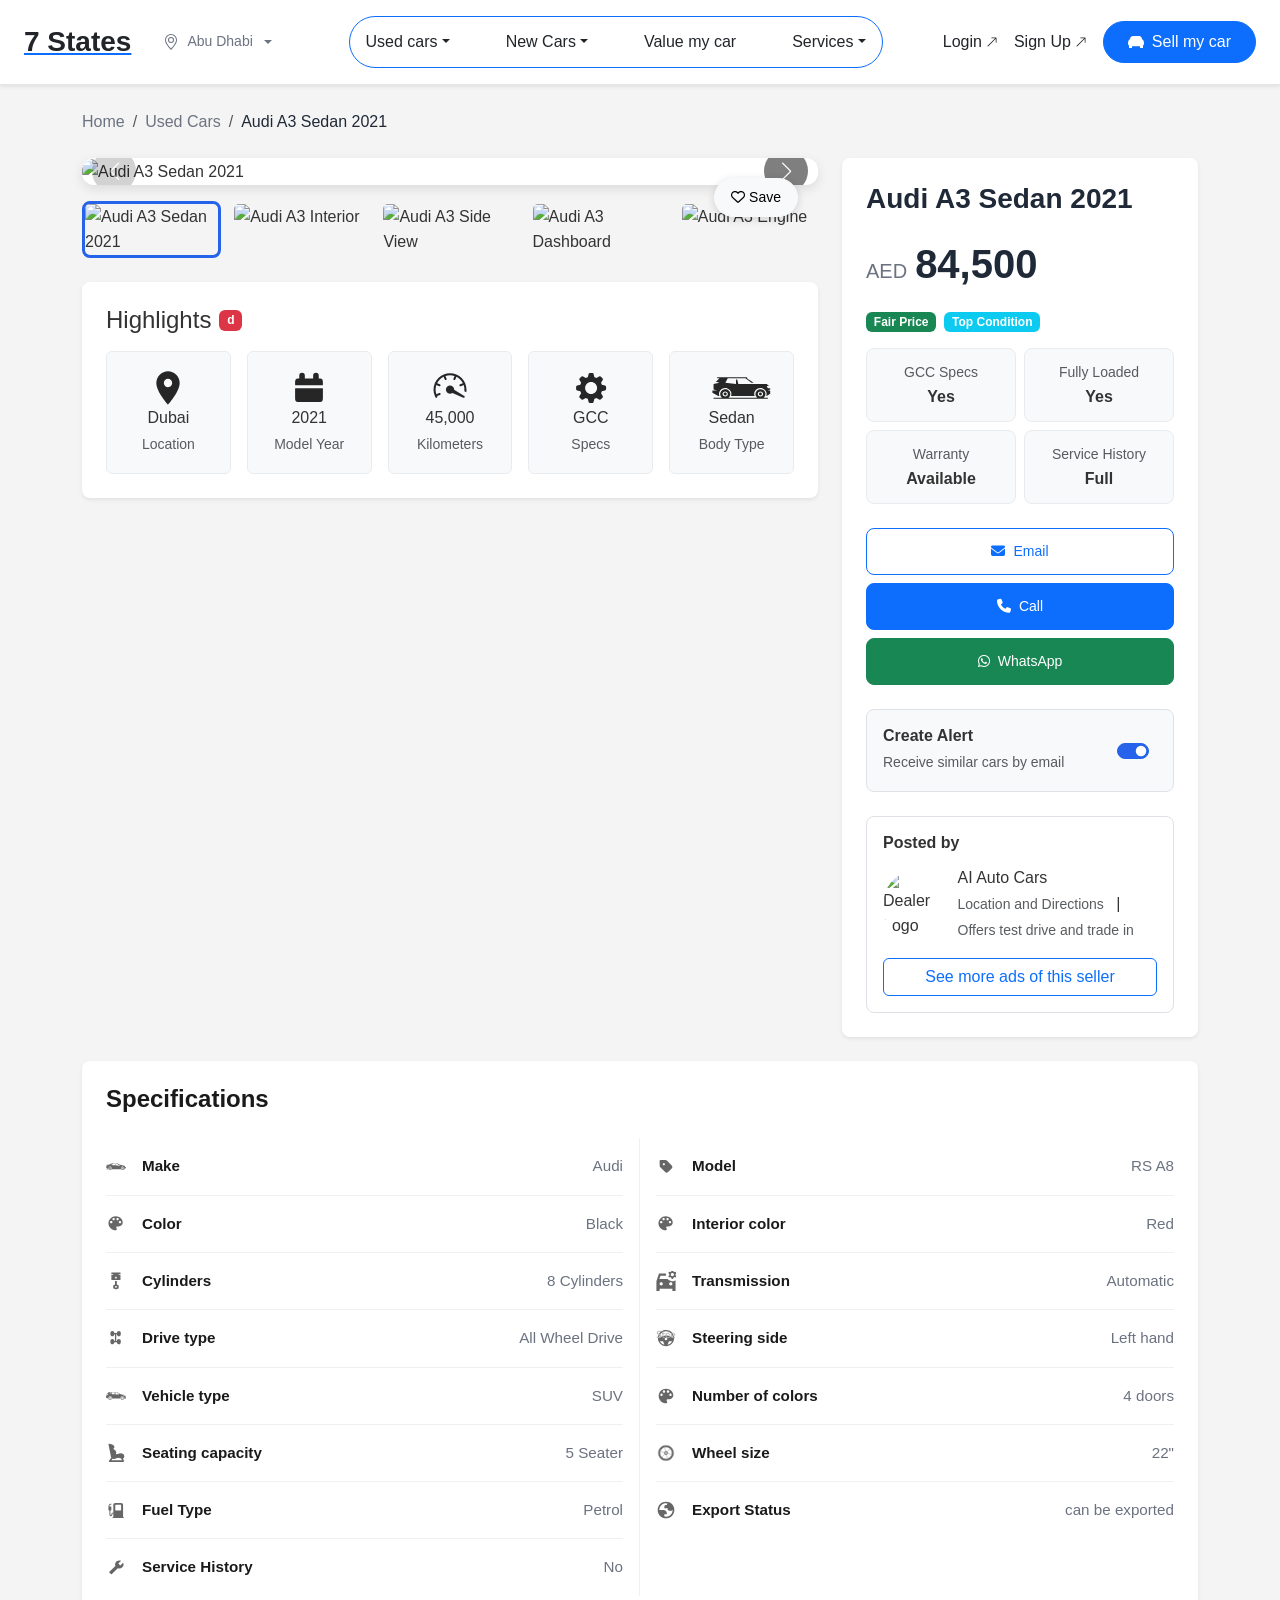
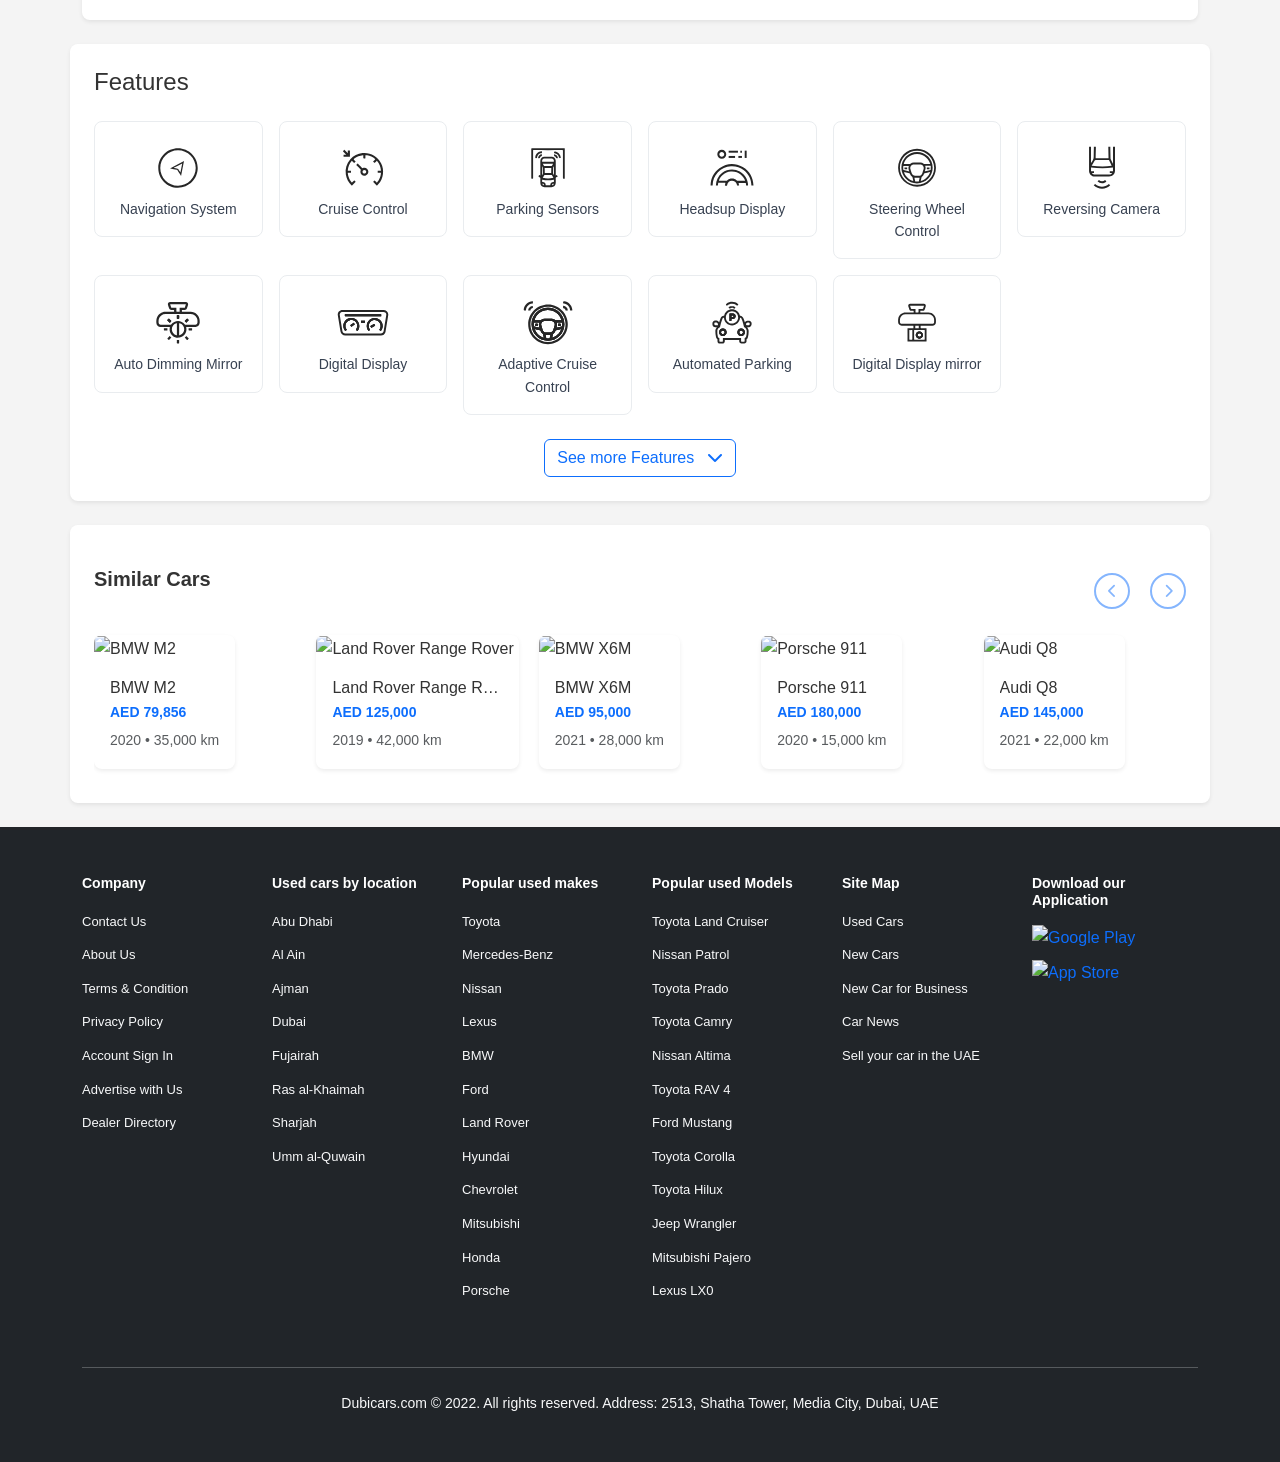
==== car-details/car-details.html @ 36f77a19 "new" ====
<!DOCTYPE html>
<html lang="en">
  <head>
    <meta charset="UTF-8" />
    <meta name="viewport" content="width=device-width, initial-scale=1.0" />
    <title>Audi A3 Sedan 2021 - Car Details | 7 States</title>
    <link
      href="https://cdn.jsdelivr.net/npm/bootstrap@5.3.1/dist/css/bootstrap.min.css"
      rel="stylesheet"
    />
    <!-- Font Awesome -->
    <link
      rel="stylesheet"
      href="https://cdnjs.cloudflare.com/ajax/libs/font-awesome/6.4.0/css/all.min.css"
    />
    <!-- Swiper CSS -->
    <link
      rel="stylesheet"
      href="https://cdn.jsdelivr.net/npm/swiper@11/swiper-bundle.min.css"
    />
    <link rel="stylesheet" href="index.css" />
  </head>
  <body style="background-color: #f4f4f4">
    <!-- Header -->
    <header class="bg-white shadow-sm">
      <div class="container-fluid px-4 py-3">
        <div class="d-flex align-items-center justify-content-between">
          <!-- Section 1: Logo + Location (Left) -->
          <div class="d-flex align-items-center gap-3">
            <a href="../home/index.html">
              <h2 class="mb-0 fw-bold text-dark">7 States</h2>
            </a>
            <div class="dropdown d-none d-md-block">
              <button
                class="btn btn-outline-secondary dropdown-toggle d-flex align-items-center gap-2"
                type="button"
                data-bs-toggle="dropdown"
              >
                <svg
                  width="16"
                  height="16"
                  fill="currentColor"
                  class="bi bi-geo-alt"
                  viewBox="0 0 16 16"
                >
                  <path
                    d="m12.166 8.94c-.524 1.062-1.234 2.12-1.96 3.07A31.493 31.493 0 0 1 8 14.58a31.481 31.481 0 0 1-2.206-2.57c-.726-.95-1.436-2.008-1.96-3.07C3.304 7.867 3 6.862 3 6a5 5 0 0 1 10 0c0 .862-.305 1.867-.834 2.94zM8 16s6-5.686 6-10A6 6 0 0 0 2 6c0 4.314 6 10 6 10z"
                  />
                  <path
                    d="M8 8a2 2 0 1 1 0-4 2 2 0 0 1 0 4zm0 1a3 3 0 1 0 0-6 3 3 0 0 0 0 6z"
                  />
                </svg>
                Abu Dhabi
              </button>
              <ul class="dropdown-menu">
                <li><a class="dropdown-item" href="#">Abu Dhabi</a></li>
                <li><a class="dropdown-item" href="#">Dubai</a></li>
                <li><a class="dropdown-item" href="#">Sharjah</a></li>
                <li><a class="dropdown-item" href="#">Al Ain</a></li>
                <li><a class="dropdown-item" href="#">Ajman</a></li>
              </ul>
            </div>
          </div>

          <!-- Section 2: Navigation Menu (Center) -->
          <nav class="d-none d-lg-flex border border-primary rounded-pill">
            <ul class="navbar-nav d-flex flex-row gap-4">
              <li class="nav-item dropdown">
                <a
                  class="nav-link dropdown-toggle text-dark fw-medium"
                  href="#"
                  data-bs-toggle="dropdown"
                  >Used cars</a
                >
                <div class="dropdown-menu mega-dropdown p-4">
                  <div class="row">
                    <!-- Used car by Location -->
                    <div class="col-md-3">
                      <h6 class="dropdown-header fw-bold">
                        Used car by Location
                      </h6>
                      <a
                        class="dropdown-item"
                        href="../used-cars/index.html?filter=location&value=uae"
                        >UAE</a
                      >
                      <a
                        class="dropdown-item"
                        href="../used-cars/index.html?filter=location&value=abu-dhabi"
                        >Abu Dhabi</a
                      >
                      <a
                        class="dropdown-item"
                        href="../used-cars/index.html?filter=location&value=al-ain"
                        >Al Ain</a
                      >
                      <a
                        class="dropdown-item"
                        href="../used-cars/index.html?filter=location&value=ajman"
                        >Ajman</a
                      >
                      <a
                        class="dropdown-item"
                        href="../used-cars/index.html?filter=location&value=dubai"
                        >Dubai</a
                      >
                      <a
                        class="dropdown-item"
                        href="../used-cars/index.html?filter=location&value=fujairah"
                        >Fujairah</a
                      >
                      <a
                        class="dropdown-item"
                        href="../used-cars/index.html?filter=location&value=ras-al-khaimah"
                        >Ras al-Khaimah</a
                      >
                      <a
                        class="dropdown-item"
                        href="../used-cars/index.html?filter=location&value=sharjah"
                        >Sharjah</a
                      >
                      <a
                        class="dropdown-item"
                        href="../used-cars/index.html?filter=location&value=umm-al-quwain"
                        >Umm al-Quwain</a
                      >
                    </div>

                    <!-- Used car by Makes -->
                    <div class="col-md-3">
                      <h6 class="dropdown-header fw-bold">Used car by Makes</h6>
                      <a
                        class="dropdown-item"
                        href="../used-cars/index.html?filter=make&value=toyota"
                        >Toyota</a
                      >
                      <a
                        class="dropdown-item"
                        href="../used-cars/index.html?filter=make&value=mercedes-benz"
                        >Mercedes-Benz</a
                      >
                      <a
                        class="dropdown-item"
                        href="../used-cars/index.html?filter=make&value=nissan"
                        >Nissan</a
                      >
                      <a
                        class="dropdown-item"
                        href="../used-cars/index.html?filter=make&value=lexus"
                        >Lexus</a
                      >
                      <a
                        class="dropdown-item"
                        href="../used-cars/index.html?filter=make&value=bmw"
                        >BMW</a
                      >
                      <a
                        class="dropdown-item"
                        href="../used-cars/index.html?filter=make&value=ford"
                        >Ford</a
                      >
                      <a
                        class="dropdown-item"
                        href="../used-cars/index.html?filter=make&value=land-rover"
                        >Land Rover</a
                      >
                      <a
                        class="dropdown-item"
                        href="../used-cars/index.html?filter=make&value=hyundai"
                        >Hyundai</a
                      >
                      <a
                        class="dropdown-item"
                        href="../used-cars/index.html?filter=make&value=chevrolet"
                        >Chevrolet</a
                      >
                    </div>

                    <!-- Used car by Models -->
                    <div class="col-md-3">
                      <h6 class="dropdown-header fw-bold">
                        Used car by Models
                      </h6>
                      <a
                        class="dropdown-item"
                        href="../used-cars/index.html?filter=model&value=toyota-land-cruiser"
                        >Toyota Land Cruiser</a
                      >
                      <a
                        class="dropdown-item"
                        href="../used-cars/index.html?filter=model&value=nissan-patrol"
                        >Nissan Patrol</a
                      >
                      <a
                        class="dropdown-item"
                        href="../used-cars/index.html?filter=model&value=toyota-prado"
                        >Toyota Prado</a
                      >
                      <a
                        class="dropdown-item"
                        href="../used-cars/index.html?filter=model&value=toyota-camry"
                        >Toyota Camry</a
                      >
                      <a
                        class="dropdown-item"
                        href="../used-cars/index.html?filter=model&value=nissan-altima"
                        >Nissan Altima</a
                      >
                      <a
                        class="dropdown-item"
                        href="../used-cars/index.html?filter=model&value=toyota-rav4"
                        >Toyota RAV 4</a
                      >
                      <a
                        class="dropdown-item"
                        href="../used-cars/index.html?filter=model&value=ford-mustang"
                        >Ford Mustang</a
                      >
                      <a
                        class="dropdown-item"
                        href="../used-cars/index.html?filter=model&value=toyota-corolla"
                        >Toyota Corolla</a
                      >
                      <a
                        class="dropdown-item"
                        href="../used-cars/index.html?filter=model&value=toyota-hilux"
                        >Toyota Hilux</a
                      >
                    </div>

                    <!-- Used car by Vehicle Type -->
                    <div class="col-md-3">
                      <h6 class="dropdown-header fw-bold">
                        Used car by Vehicle Type
                      </h6>
                      <a
                        class="dropdown-item"
                        href="../used-cars/index.html?filter=type&value=sedan"
                        >Sedan</a
                      >
                      <a
                        class="dropdown-item"
                        href="../used-cars/index.html?filter=type&value=suv"
                        >SUV/Crossover</a
                      >
                      <a
                        class="dropdown-item"
                        href="../used-cars/index.html?filter=type&value=hatchback"
                        >Hatchback</a
                      >
                      <a
                        class="dropdown-item"
                        href="../used-cars/index.html?filter=type&value=coupe"
                        >Coupe</a
                      >
                      <a
                        class="dropdown-item"
                        href="../used-cars/index.html?filter=type&value=convertible"
                        >Convertible</a
                      >
                      <a
                        class="dropdown-item"
                        href="../used-cars/index.html?filter=type&value=pickup"
                        >Pick up Truck</a
                      >
                      <a
                        class="dropdown-item"
                        href="../used-cars/index.html?filter=type&value=truck"
                        >Truck</a
                      >
                      <a
                        class="dropdown-item"
                        href="../used-cars/index.html?filter=type&value=van"
                        >Van</a
                      >
                      <a
                        class="dropdown-item"
                        href="../used-cars/index.html?filter=type&value=bus"
                        >Bus</a
                      >
                    </div>
                  </div>

                  <!-- Sell your car now button -->
                  <div class="row mt-4">
                    <div class="col-12 text-center">
                      <button
                        class="btn btn-primary px-4 py-2 rounded-pill"
                        onclick="window.location.href='../sell-my-car/index.html'"
                      >
                        Sell your car now
                      </button>
                    </div>
                  </div>
                </div>
              </li>
              <li class="nav-item dropdown">
                <a
                  class="nav-link dropdown-toggle text-dark fw-medium"
                  href="#"
                  data-bs-toggle="dropdown"
                  >New Cars</a
                >
                <ul class="dropdown-menu">
                  <li><a class="dropdown-item" href="#">Browse New Cars</a></li>
                  <li><a class="dropdown-item" href="#">Compare Cars</a></li>
                </ul>
              </li>
              <li class="nav-item">
                <a
                  class="nav-link text-dark fw-medium"
                  href="../value-my-car/index.html"
                  >Value my car</a
                >
              </li>
              <li class="nav-item dropdown">
                <a
                  class="nav-link dropdown-toggle text-dark fw-medium"
                  href="#"
                  data-bs-toggle="dropdown"
                  >Services</a
                >
                <ul class="dropdown-menu">
                  <li><a class="dropdown-item" href="#">Car Services</a></li>
                  <li><a class="dropdown-item" href="#">Insurance</a></li>
                  <li><a class="dropdown-item" href="#">Finance</a></li>
                </ul>
              </li>
            </ul>
          </nav>

          <!-- Section 3: Auth + Sell Button (Right) -->
          <div class="d-flex align-items-center gap-3">
            <!-- Desktop Auth Links -->
            <div class="d-none d-lg-flex align-items-center gap-3">
              <a
                href="../login/index.html"
                class="text-decoration-none text-dark fw-medium d-flex align-items-center gap-1"
              >
                Login
                <svg
                  width="12"
                  height="12"
                  fill="currentColor"
                  class="bi bi-arrow-up-right"
                  viewBox="0 0 16 16"
                >
                  <path
                    fill-rule="evenodd"
                    d="M14 2.5a.5.5 0 0 0-.5-.5h-6a.5.5 0 0 0 0 1h4.793L2.146 13.146a.5.5 0 0 0 .708.708L13 3.707V8.5a.5.5 0 0 0 1 0v-6z"
                  />
                </svg>
              </a>
              <a
                href="../signup/index.html"
                class="text-decoration-none text-dark fw-medium d-flex align-items-center gap-1"
              >
                Sign Up
                <svg
                  width="12"
                  height="12"
                  fill="currentColor"
                  class="bi bi-arrow-up-right"
                  viewBox="0 0 16 16"
                >
                  <path
                    fill-rule="evenodd"
                    d="M14 2.5a.5.5 0 0 0-.5-.5h-6a.5.5 0 0 0 0 1h4.793L2.146 13.146a.5.5 0 0 0 .708.708L13 3.707V8.5a.5.5 0 0 0 1 0v-6z"
                  />
                </svg>
              </a>
            </div>

            <!-- Sell My Car Button -->
            <button
              class="btn btn-primary d-flex align-items-center gap-2 px-4 py-2 rounded-pill"
              onclick="window.location.href='../sell-my-car/index.html'"
            >
              <svg
                width="16"
                height="16"
                fill="currentColor"
                class="bi bi-car-front"
                viewBox="0 0 16 16"
              >
                <path
                  d="M4 9a1 1 0 1 1-2 0 1 1 0 0 1 2 0Zm10 0a1 1 0 1 1-2 0 1 1 0 0 1 2 0ZM6 8a1 1 0 0 0 0 2h4a1 1 0 1 0 0-2H6ZM4.862 4.276 3.906 6.19a.51.51 0 0 0 .497.731c.91-.073 2.35-.17 3.597-.17 1.247 0 2.688.097 3.597.17a.51.51 0 0 0 .497-.731l-.956-1.913A.5.5 0 0 0 10.691 4H5.309a.5.5 0 0 0-.447.276Z"
                />
                <path
                  d="M2.52 3.515A2.5 2.5 0 0 1 4.82 2h6.362c1 0 1.904.596 2.298 1.515l.792 1.848c.075.175.21.319.38.404.5.25.855.715.965 1.262l.335 1.679c.033.161.049.325.049.49v.413c0 .814-.39 1.543-1 1.997V13.5a.5.5 0 0 1-.5.5h-2a.5.5 0 0 1-.5-.5v-1.338c-1.292.048-2.745.088-4 .088s-2.708-.04-4-.088V13.5a.5.5 0 0 1-.5.5h-2a.5.5 0 0 1-.5-.5v-1.892c-.61-.454-1-1.183-1-1.997v-.413a2.5 2.5 0 0 1 .049-.49l.335-1.68c.11-.546.465-1.012.964-1.261a.807.807 0 0 0 .381-.404l.792-1.848Z"
                />
              </svg>
              Sell my car
            </button>

            <!-- Mobile Menu Toggle -->
            <button
              class="btn btn-outline-secondary d-lg-none"
              type="button"
              data-bs-toggle="offcanvas"
              data-bs-target="#mobileMenu"
            >
              <svg
                width="20"
                height="20"
                fill="currentColor"
                class="bi bi-list"
                viewBox="0 0 16 16"
              >
                <path
                  fill-rule="evenodd"
                  d="M2.5 12a.5.5 0 0 1 .5-.5h10a.5.5 0 0 1 0 1H3a.5.5 0 0 1-.5-.5zm0-4a.5.5 0 0 1 .5-.5h10a.5.5 0 0 1 0 1H3a.5.5 0 0 1-.5-.5zm0-4a.5.5 0 0 1 .5-.5h10a.5.5 0 0 1 0 1H3a.5.5 0 0 1-.5-.5z"
                />
              </svg>
            </button>
          </div>
        </div>
      </div>
    </header>

    <!-- Mobile Offcanvas Menu -->
    <div class="offcanvas offcanvas-end" tabindex="-1" id="mobileMenu">
      <div class="offcanvas-header">
        <h5 class="offcanvas-title">Menu</h5>
        <button
          type="button"
          class="btn-close"
          data-bs-dismiss="offcanvas"
        ></button>
      </div>
      <div class="offcanvas-body">
        <!-- Location Selection for Mobile -->
        <div class="mb-4">
          <h6 class="fw-semibold mb-2 text-muted">Location</h6>
          <div class="dropdown w-100">
            <button
              class="btn btn-outline-secondary dropdown-toggle w-100 d-flex align-items-center justify-content-between"
              type="button"
              data-bs-toggle="dropdown"
            >
              <span class="d-flex align-items-center gap-2">
                <svg
                  width="16"
                  height="16"
                  fill="currentColor"
                  class="bi bi-geo-alt"
                  viewBox="0 0 16 16"
                >
                  <path
                    d="m12.166 8.94c-.524 1.062-1.234 2.12-1.96 3.07A31.493 31.493 0 0 1 8 14.58a31.481 31.481 0 0 1-2.206-2.57c-.726-.95-1.436-2.008-1.96-3.07C3.304 7.867 3 6.862 3 6a5 5 0 0 1 10 0c0 .862-.305 1.867-.834 2.94zM8 16s6-5.686 6-10A6 6 0 0 0 2 6c0 4.314 6 10 6 10z"
                  />
                  <path
                    d="M8 8a2 2 0 1 1 0-4 2 2 0 0 1 0 4zm0 1a3 3 0 1 0 0-6 3 3 0 0 0 0 6z"
                  />
                </svg>
                Abu Dhabi
              </span>
            </button>
            <ul class="dropdown-menu w-100">
              <li><a class="dropdown-item" href="#">Abu Dhabi</a></li>
              <li><a class="dropdown-item" href="#">Dubai</a></li>
              <li><a class="dropdown-item" href="#">Sharjah</a></li>
              <li><a class="dropdown-item" href="#">Al Ain</a></li>
              <li><a class="dropdown-item" href="#">Ajman</a></li>
            </ul>
          </div>
        </div>

        <!-- Mobile Navigation Links -->
        <nav class="mb-4">
          <ul class="list-unstyled">
            <li class="mb-2">
              <a
                href="../used-cars/index.html"
                class="text-decoration-none text-dark fw-medium"
              >
                Used cars
              </a>
            </li>
            <li class="mb-2">
              <a href="#" class="text-decoration-none text-dark fw-medium">
                New Cars
              </a>
            </li>
            <li class="mb-2">
              <a
                href="../value-my-car/index.html"
                class="text-decoration-none text-dark fw-medium"
              >
                Value my car
              </a>
            </li>
            <li class="mb-2">
              <a href="#" class="text-decoration-none text-dark fw-medium">
                Services
              </a>
            </li>
          </ul>
        </nav>

        <!-- Mobile Auth Links -->
        <div class="d-flex flex-column gap-2">
          <a href="../login/index.html" class="btn btn-outline-primary">Login</a>
          <a href="../signup/index.html" class="btn btn-outline-secondary">Sign Up</a>
        </div>
      </div>
    </div>

    <!-- Main Content -->
    <main class="py-4">
      <div class="container">
        <!-- Breadcrumb -->
        <nav aria-label="breadcrumb" class="mb-4">
          <ol class="breadcrumb">
            <li class="breadcrumb-item">
              <a href="../home/index.html" class="text-decoration-none">Home</a>
            </li>
            <li class="breadcrumb-item">
              <a href="../used-cars/index.html" class="text-decoration-none"
                >Used Cars</a
              >
            </li>
            <li class="breadcrumb-item active" aria-current="page">
              Audi A3 Sedan 2021
            </li>
          </ol>
        </nav>

        <!-- Main Car Details Section -->
        <div class="row">
          <!-- Left Column: Car Images -->
          <div class="col-lg-8">
            <!-- Main Image Carousel -->
            <div class="position-relative mb-3">
              <div class="swiper main-carousel">
                <div class="swiper-wrapper">
                  <div class="swiper-slide">
                    <img
                      src="https://images.unsplash.com/photo-1606664515524-ed2f786a0bd6?ixlib=rb-4.0.3&ixid=M3wxMjA3fDB8MHxwaG90by1wYWdlfHx8fGVufDB8fHx8fA%3D%3D&auto=format&fit=crop&w=1000&q=80"
                      alt="Audi A3 Sedan 2021"
                      class="main-car-image"
                    />
                  </div>
                  <div class="swiper-slide">
                    <img
                      src="https://images.unsplash.com/photo-1544636331-e26879cd4d9b?ixlib=rb-4.0.3&ixid=M3wxMjA3fDB8MHxwaG90by1wYWdlfHx8fGVufDB8fHx8fA%3D%3D&auto=format&fit=crop&w=1000&q=80"
                      alt="Audi A3 Interior"
                      class="main-car-image"
                    />
                  </div>
                  <div class="swiper-slide">
                    <img
                      src="https://images.unsplash.com/photo-1549317661-bd32c8ce0db2?ixlib=rb-4.0.3&ixid=M3wxMjA3fDB8MHxwaG90by1wYWdlfHx8fGVufDB8fHx8fA%3D%3D&auto=format&fit=crop&w=1000&q=80"
                      alt="Audi A3 Side View"
                      class="main-car-image"
                    />
                  </div>
                  <div class="swiper-slide">
                    <img
                      src="https://images.unsplash.com/photo-1552519507-da3b142c6e3d?ixlib=rb-4.0.3&ixid=M3wxMjA3fDB8MHxwaG90by1wYWdlfHx8fGVufDB8fHx8fA%3D%3D&auto=format&fit=crop&w=1000&q=80"
                      alt="Audi A3 Dashboard"
                      class="main-car-image"
                    />
                  </div>
                  <div class="swiper-slide">
                    <img
                      src="https://images.unsplash.com/photo-1503376780353-7e6692767b70?ixlib=rb-4.0.3&ixid=M3wxMjA3fDB8MHxwaG90by1wYWdlfHx8fGVufDB8fHx8fA%3D%3D&auto=format&fit=crop&w=1000&q=80"
                      alt="Audi A3 Engine"
                      class="main-car-image"
                    />
                  </div>
                </div>
                <div class="swiper-button-next"></div>
                <div class="swiper-button-prev"></div>
              </div>

              <!-- Save Button -->
              <button class="btn btn-light save-btn position-absolute">
                <i class="far fa-heart"></i> Save
              </button>
            </div>

            <!-- Thumbnail Images -->
            <div class="swiper thumbnail-carousel">
              <div class="swiper-wrapper">
                <div class="swiper-slide">
                  <img
                    src="https://images.unsplash.com/photo-1606664515524-ed2f786a0bd6?ixlib=rb-4.0.3&ixid=M3wxMjA3fDB8MHxwaG90by1wYWdlfHx8fGVufDB8fHx8fA%3D%3D&auto=format&fit=crop&w=200&q=80"
                    alt="Audi A3 Sedan 2021"
                    class="thumbnail-image active"
                  />
                </div>
                <div class="swiper-slide">
                  <img
                    src="https://images.unsplash.com/photo-1544636331-e26879cd4d9b?ixlib=rb-4.0.3&ixid=M3wxMjA3fDB8MHxwaG90by1wYWdlfHx8fGVufDB8fHx8fA%3D%3D&auto=format&fit=crop&w=200&q=80"
                    alt="Audi A3 Interior"
                    class="thumbnail-image"
                  />
                </div>
                <div class="swiper-slide">
                  <img
                    src="https://images.unsplash.com/photo-1549317661-bd32c8ce0db2?ixlib=rb-4.0.3&ixid=M3wxMjA3fDB8MHxwaG90by1wYWdlfHx8fGVufDB8fHx8fA%3D%3D&auto=format&fit=crop&w=200&q=80"
                    alt="Audi A3 Side View"
                    class="thumbnail-image"
                  />
                </div>
                <div class="swiper-slide">
                  <img
                    src="https://images.unsplash.com/photo-1552519507-da3b142c6e3d?ixlib=rb-4.0.3&ixid=M3wxMjA3fDB8MHxwaG90by1wYWdlfHx8fGVufDB8fHx8fA%3D%3D&auto=format&fit=crop&w=200&q=80"
                    alt="Audi A3 Dashboard"
                    class="thumbnail-image"
                  />
                </div>
                <div class="swiper-slide">
                  <img
                    src="https://images.unsplash.com/photo-1503376780353-7e6692767b70?ixlib=rb-4.0.3&ixid=M3wxMjA3fDB8MHxwaG90by1wYWdlfHx8fGVufDB8fHx8fA%3D%3D&auto=format&fit=crop&w=200&q=80"
                    alt="Audi A3 Engine"
                    class="thumbnail-image"
                  />
                </div>
              </div>
            </div>
            <!-- Highlights Section -->
            <div
              class="highlights-section bg-white rounded-3 p-4 shadow-sm mt-4"
            >
              <div class="d-flex align-items-center mb-3">
                <h4 class="mb-0 me-2">Highlights</h4>
                <span class="badge bg-danger">d</span>
              </div>
              <!-- row-cols-5 ensures exactly 5 items per row -->
              <div class="row row-cols-2 row-cols-md-5 g-3">
                <div class="col">
                  <div class="highlight-item text-center p-3 rounded">
                    <img
                      src="/images/7 States Icons/7 States Icons/Highlights/Dubai.svg"
                      alt=""
                    />
                    <h6 class="mb-1">Dubai</h6>
                    <small class="text-muted">Location</small>
                  </div>
                </div>
                <div class="col">
                  <div class="highlight-item text-center p-3 rounded">
                    <img
                      src="/images/7 States Icons/7 States Icons/Highlights/Model year.svg"
                      alt=""
                    />
                    <h6 class="mb-1">2021</h6>
                    <small class="text-muted">Model Year</small>
                  </div>
                </div>
                <div class="col">
                  <div class="highlight-item text-center p-3 rounded">
                    <img
                      src="/images/7 States Icons/7 States Icons/Highlights/Kilomeyters.svg"
                      alt=""
                    />
                    <h6 class="mb-1">45,000</h6>
                    <small class="text-muted">Kilometers</small>
                  </div>
                </div>
                <div class="col">
                  <div class="highlight-item text-center p-3 rounded">
                    <img
                      src="/images/7 States Icons/7 States Icons/Highlights/Specs.svg"
                      alt=""
                    />
                    <h6 class="mb-1">GCC</h6>
                    <small class="text-muted">Specs</small>
                  </div>
                </div>
                <div class="col">
                  <div class="highlight-item text-center p-3 rounded">
                    <img
                      src="/images/7 States Icons/7 States Icons/Highlights/Body Type.svg"
                      alt=""
                    />
                    <h6 class="mb-1">Sedan</h6>
                    <small class="text-muted">Body Type</small>
                  </div>
                </div>
              </div>
            </div>
          </div>

          <!-- Right Column: Car Details -->
          <div class="col-lg-4">
            <div class="car-details-card bg-white rounded-3 p-4 shadow-sm">
              <!-- Car Title -->
              <h1 class="car-title">Audi A3 Sedan 2021</h1>

              <!-- Price -->
              <div class="price-section mb-3">
                <span class="currency">AED</span>
                <span class="price">84,500</span>
              </div>

              <!-- Badges -->
              <div class="d-flex gap-2 mb-3">
                <span class="badge bg-success">Fair Price</span>
                <span class="badge bg-info">Top Condition</span>
              </div>

              <!-- Quick Info Tags -->
              <div class="row g-2 mb-4">
                <div class="col-6">
                  <div class="info-tag">
                    <small class="text-muted d-block">GCC Specs</small>
                    <strong>Yes</strong>
                  </div>
                </div>
                <div class="col-6">
                  <div class="info-tag">
                    <small class="text-muted d-block">Fully Loaded</small>
                    <strong>Yes</strong>
                  </div>
                </div>
                <div class="col-6">
                  <div class="info-tag">
                    <small class="text-muted d-block">Warranty</small>
                    <strong>Available</strong>
                  </div>
                </div>
                <div class="col-6">
                  <div class="info-tag">
                    <small class="text-muted d-block">Service History</small>
                    <strong>Full</strong>
                  </div>
                </div>
              </div>

              <!-- Action Buttons -->
              <div class="action-buttons d-grid gap-2 mb-4">
                <button class="btn btn-outline-primary">
                  <i class="fas fa-envelope me-2"></i>Email
                </button>
                <button class="btn btn-primary">
                  <i class="fas fa-phone me-2"></i>Call
                </button>
                <button class="btn btn-success">
                  <i class="fab fa-whatsapp me-2"></i>WhatsApp
                </button>
              </div>

              <!-- Create Alert -->
              <div
                class="create-alert-section mb-4 border rounded-3 p-3 d-flex justify-content-between align-items-center"
              >
                <div>
                  <h6 class="fw-bold mb-1">Create Alert</h6>
                  <small class="text-muted"
                    >Receive similar cars by email</small
                  >
                </div>
                <div class="form-check form-switch m-0">
                  <input
                    class="form-check-input"
                    type="checkbox"
                    id="createAlert"
                    checked
                  />
                </div>
              </div>

              <!-- Posted By -->
              <div class="posted-by-section border rounded-3 p-3">
                <h6 class="fw-bold mb-3">Posted by</h6>
                <div class="d-flex align-items-center mb-3">
                  <div class="dealer-logo me-3">
                    <img
                      src="https://source.unsplash.com/50x50/?car"
                      alt="Dealer Logo"
                      class="rounded-circle"
                    />
                  </div>
                  <div>
                    <h6 class="mb-1">AI Auto Cars</h6>
                    <small class="text-muted">Location and Directions</small>
                    <span class="mx-2">|</span>
                    <small class="text-muted"
                      >Offers test drive and trade in</small
                    >
                  </div>
                </div>
                <button class="btn btn-outline-primary w-100">
                  See more ads of this seller
                </button>
              </div>
            </div>
          </div>
        </div>

        <!-- Specifications Section -->
        <div class="specifications-section bg-white rounded-3 p-4 shadow-sm mt-4">
          <h4 class="mb-4 fw-bold">Specifications</h4>
          <div class="row g-0">
            <!-- Left Column -->
            <div class="col-md-6 pe-md-3">
              <!-- Make -->
              <div class="spec-item d-flex justify-content-between align-items-center py-3 border-bottom">
                <div class="d-flex align-items-center">
                  <img
                    src="/images/7 States Icons/7 States Icons/Specifications/Make.svg"
                    alt="Make"
                    class="spec-icon me-3"
                    width="20"
                    height="20"
                  />
                  <span class="text-muted">Make</span>
                </div>
                <strong class="text-dark">Audi</strong>
              </div>

              <!-- Color -->
              <div class="spec-item d-flex justify-content-between align-items-center py-3 border-bottom">
                <div class="d-flex align-items-center">
                  <img
                    src="/images/7 States Icons/7 States Icons/Specifications/Color.svg"
                    alt="Color"
                    class="spec-icon me-3"
                    width="20"
                    height="20"
                  />
                  <span class="text-muted">Color</span>
                </div>
                <strong class="text-dark">Black</strong>
              </div>

              <!-- Cylinders -->
              <div class="spec-item d-flex justify-content-between align-items-center py-3 border-bottom">
                <div class="d-flex align-items-center">
                  <img
                    src="/images/7 States Icons/7 States Icons/Specifications/Cylinders.svg"
                    alt="Cylinders"
                    class="spec-icon me-3"
                    width="20"
                    height="20"
                  />
                  <span class="text-muted">Cylinders</span>
                </div>
                <strong class="text-dark">8 Cylinders</strong>
              </div>

              <!-- Drive type -->
              <div class="spec-item d-flex justify-content-between align-items-center py-3 border-bottom">
                <div class="d-flex align-items-center">
                  <img
                    src="/images/7 States Icons/7 States Icons/Specifications/Drive type.svg"
                    alt="Drive type"
                    class="spec-icon me-3"
                    width="20"
                    height="20"
                  />
                  <span class="text-muted">Drive type</span>
                </div>
                <strong class="text-dark">All Wheel Drive</strong>
              </div>

              <!-- Vehicle type -->
              <div class="spec-item d-flex justify-content-between align-items-center py-3 border-bottom">
                <div class="d-flex align-items-center">
                  <img
                    src="/images/7 States Icons/7 States Icons/Specifications/Vehicle type.svg"
                    alt="Vehicle type"
                    class="spec-icon me-3"
                    width="20"
                    height="20"
                  />
                  <span class="text-muted">Vehicle type</span>
                </div>
                <strong class="text-dark">SUV</strong>
              </div>

              <!-- Seating capacity -->
              <div class="spec-item d-flex justify-content-between align-items-center py-3 border-bottom">
                <div class="d-flex align-items-center">
                  <img
                    src="/images/7 States Icons/7 States Icons/Specifications/Seating capacity.svg"
                    alt="Seating capacity"
                    class="spec-icon me-3"
                    width="20"
                    height="20"
                  />
                  <span class="text-muted">Seating capacity</span>
                </div>
                <strong class="text-dark">5 Seater</strong>
              </div>

              <!-- Fuel Type -->
              <div class="spec-item d-flex justify-content-between align-items-center py-3 border-bottom">
                <div class="d-flex align-items-center">
                  <img
                    src="/images/7 States Icons/7 States Icons/Specifications/Service History.svg"
                    alt="Fuel Type"
                    class="spec-icon me-3"
                    width="20"
                    height="20"
                  />
                  <span class="text-muted">Fuel Type</span>
                </div>
                <strong class="text-dark">Petrol</strong>
              </div>

              <!-- Service History -->
              <div class="spec-item d-flex justify-content-between align-items-center py-3">
                <div class="d-flex align-items-center">
                  <img
                    src="/images/7 States Icons/7 States Icons/Specifications/mdi_wrench.svg"
                    alt="Service History"
                    class="spec-icon me-3"
                    width="20"
                    height="20"
                  />
                  <span class="text-muted">Service History</span>
                </div>
                <strong class="text-dark">No</strong>
              </div>
            </div>

            <!-- Right Column -->
            <div class="col-md-6 ps-md-3">
              <!-- Model -->
              <div class="spec-item d-flex justify-content-between align-items-center py-3 border-bottom">
                <div class="d-flex align-items-center">
                  <img
                    src="/images/7 States Icons/7 States Icons/Specifications/Model.svg"
                    alt="Model"
                    class="spec-icon me-3"
                    width="20"
                    height="20"
                  />
                  <span class="text-muted">Model</span>
                </div>
                <strong class="text-dark">RS A8</strong>
              </div>

              <!-- Interior color -->
              <div class="spec-item d-flex justify-content-between align-items-center py-3 border-bottom">
                <div class="d-flex align-items-center">
                  <img
                    src="/images/7 States Icons/7 States Icons/Specifications/Color.svg"
                    alt="Interior color"
                    class="spec-icon me-3"
                    width="20"
                    height="20"
                  />
                  <span class="text-muted">Interior color</span>
                </div>
                <strong class="text-dark">Red</strong>
              </div>

              <!-- Transmission -->
              <div class="spec-item d-flex justify-content-between align-items-center py-3 border-bottom">
                <div class="d-flex align-items-center">
                  <img
                    src="/images/7 States Icons/7 States Icons/Specifications/Transmission.svg"
                    alt="Transmission"
                    class="spec-icon me-3"
                    width="20"
                    height="20"
                  />
                  <span class="text-muted">Transmission</span>
                </div>
                <strong class="text-dark">Automatic</strong>
              </div>

              <!-- Steering side -->
              <div class="spec-item d-flex justify-content-between align-items-center py-3 border-bottom">
                <div class="d-flex align-items-center">
                  <img
                    src="/images/7 States Icons/7 States Icons/Specifications/Steering side.svg"
                    alt="Steering side"
                    class="spec-icon me-3"
                    width="20"
                    height="20"
                  />
                  <span class="text-muted">Steering side</span>
                </div>
                <strong class="text-dark">Left hand</strong>
              </div>

              <!-- Number of colors -->
              <div class="spec-item d-flex justify-content-between align-items-center py-3 border-bottom">
                <div class="d-flex align-items-center">
                  <img
                    src="/images/7 States Icons/7 States Icons/Specifications/No of colors.svg"
                    alt="Number of colors"
                    class="spec-icon me-3"
                    width="20"
                    height="20"
                  />
                  <span class="text-muted">Number of colors</span>
                </div>
                <strong class="text-dark">4 doors</strong>
              </div>

              <!-- Wheel size -->
              <div class="spec-item d-flex justify-content-between align-items-center py-3 border-bottom">
                <div class="d-flex align-items-center">
                  <img
                    src="/images/7 States Icons/7 States Icons/Specifications/Wheel size.svg"
                    alt="Wheel size"
                    class="spec-icon me-3"
                    width="20"
                    height="20"
                  />
                  <span class="text-muted">Wheel size</span>
                </div>
                <strong class="text-dark">22"</strong>
              </div>

              <!-- Export Status -->
              <div class="spec-item d-flex justify-content-between align-items-center py-3">
                <div class="d-flex align-items-center">
                  <img
                    src="/images/7 States Icons/7 States Icons/Specifications/Export Status.svg"
                    alt="Export Status"
                    class="spec-icon me-3"
                    width="20"
                    height="20"
                  />
                  <span class="text-muted">Export Status</span>
                </div>
                <strong class="text-dark">can be exported</strong>
              </div>
            </div>
              
            </div>
          </div>
        </div>

        <!-- Features Section -->
        <div class="features-section bg-white rounded-3 p-4 shadow-sm mt-4 container">
          <h4 class="mb-4">Features</h4>
          <div class="row g-3">
            <div class="col-lg-2 col-md-3 col-4">
              <div class="feature-item text-center p-3">
                <img
                  src="/images/7 States Icons/7 States Icons/Features/Navigation.svg"
                  alt=""
                />
                <div class="feature-name">Navigation System</div>
              </div>
            </div>
            <div class="col-lg-2 col-md-3 col-4">
              <div class="feature-item text-center p-3">
                <img
                  src="/images/7 States Icons/7 States Icons/Features/Cruise Control.svg"
                  alt=""
                />
                <div class="feature-name">Cruise Control</div>
              </div>
            </div>
            <div class="col-lg-2 col-md-3 col-4">
              <div class="feature-item text-center p-3">
                <img
                  src="/images/7 States Icons/7 States Icons/Features/Parking Sensors.svg"
                  alt=""
                />
                <div class="feature-name">Parking Sensors</div>
              </div>
            </div>
            <div class="col-lg-2 col-md-3 col-4">
              <div class="feature-item text-center p-3">
                <img
                  src="/images/7 States Icons/7 States Icons/Features/Headsup Display.svg"
                  alt=""
                />
                <div class="feature-name">Headsup Display</div>
              </div>
            </div>
            <div class="col-lg-2 col-md-3 col-4">
              <div class="feature-item text-center p-3">
                <img
                  src="/images/7 States Icons/7 States Icons/Features/Steering Wheel Control.svg"
                  alt=""
                />
                <div class="feature-name">Steering Wheel Control</div>
              </div>
            </div>
            <div class="col-lg-2 col-md-3 col-4">
              <div class="feature-item text-center p-3">
                <img
                  src="/images/7 States Icons/7 States Icons/Features/Reversing Camera.svg"
                  alt=""
                />
                <div class="feature-name">Reversing Camera</div>
              </div>
            </div>
            <div class="col-lg-2 col-md-3 col-4">
              <div class="feature-item text-center p-3">
                <img
                  src="  /images/7 States Icons/7 States Icons/Features/Auto Dimming Mirror.svg"
                  alt=""
                />
                <div class="feature-name">Auto Dimming Mirror</div>
              </div>
            </div>
            <div class="col-lg-2 col-md-3 col-4">
              <div class="feature-item text-center p-3">
                <img
                  src="/images/7 States Icons/7 States Icons/Features/Digital Display.svg"
                  alt=""
                />
                <div class="feature-name">Digital Display</div>
              </div>
            </div>
            <div class="col-lg-2 col-md-3 col-4">
              <div class="feature-item text-center p-3">
                <img
                  src="/images/7 States Icons/7 States Icons/Features/Adaptive Cruise Control.svg"
                  alt=""
                />
                <div class="feature-name">Adaptive Cruise Control</div>
              </div>
            </div>
            <div class="col-lg-2 col-md-3 col-4">
              <div class="feature-item text-center p-3 text-muted">
                <img
                  src="/images/7 States Icons/7 States Icons/Features/Automated Parking.svg"
                  alt=""
                />
                <div class="feature-name">Automated Parking</div>
              </div>
            </div>
            <div class="col-lg-2 col-md-3 col-4">
              <div class="feature-item text-center p-3 text-muted">
                <img
                  src="/images/7 States Icons/7 States Icons/Features/Digital Display mirror.svg"
                  alt=""
                />
                <div class="feature-name">Digital Display mirror</div>
              </div>
            </div>
          </div>
          <div class="text-center mt-4">
            <button class="btn btn-outline-primary">
              See more Features <i class="fas fa-chevron-down ms-2"></i>
            </button>
          </div>
        </div>

        <!-- Similar Cars Section -->
        <div class="similar-cars-section bg-white rounded-3 p-4 shadow-sm mt-4 container">
          <div class="d-flex justify-content-between align-items-center mb-3">
            <h5 class="mb-0 fw-bold">Similar Cars</h5>
            <div class="similar-cars-navigation">
              <button
                class="btn btn-sm btn-outline-primary rounded-circle similar-prev me-2"
              >
                <i class="fas fa-chevron-left"></i>
              </button>
              <button
                class="btn btn-sm btn-outline-primary rounded-circle similar-next"
              >
                <i class="fas fa-chevron-right"></i>
              </button>
            </div>
          </div>

          <div class="swiper similar-cars-swiper">
            <div class="swiper-wrapper">
              <!-- Car Card -->
              <div class="swiper-slide">
                <div
                  class="similar-car-card bg-white rounded-3 shadow-sm h-100 overflow-hidden"
                >
                  <img
                    src="https://images.unsplash.com/photo-1555215695-3004980ad54e?auto=format&fit=crop&w=600&q=80"
                    alt="BMW M2"
                    class="w-100"
                    style="aspect-ratio: 16/9; object-fit: cover"
                  />
                  <div class="p-3">
                    <h6 class="mb-1 text-truncate">BMW M2</h6>
                    <p class="text-primary fw-semibold mb-1 small">
                      AED 79,856
                    </p>
                    <small class="text-muted">2020 • 35,000 km</small>
                  </div>
                </div>
              </div>

              <!-- Car Card -->
              <div class="swiper-slide">
                <div
                  class="similar-car-card bg-white rounded-3 shadow-sm h-100 overflow-hidden"
                >
                  <img
                    src="https://images.unsplash.com/photo-1544636331-e26879cd4d9b?auto=format&fit=crop&w=600&q=80"
                    alt="Land Rover Range Rover"
                    class="w-100"
                    style="aspect-ratio: 16/9; object-fit: cover"
                  />
                  <div class="p-3">
                    <h6 class="mb-1 text-truncate">Land Rover Range Rover</h6>
                    <p class="text-primary fw-semibold mb-1 small">
                      AED 125,000
                    </p>
                    <small class="text-muted">2019 • 42,000 km</small>
                  </div>
                </div>
              </div>

              <!-- Car Card -->
              <div class="swiper-slide">
                <div
                  class="similar-car-card bg-white rounded-3 shadow-sm h-100 overflow-hidden"
                >
                  <img
                    src="https://images.unsplash.com/photo-1549317661-bd32c8ce0db2?auto=format&fit=crop&w=600&q=80"
                    alt="BMW X6M"
                    class="w-100"
                    style="aspect-ratio: 16/9; object-fit: cover"
                  />
                  <div class="p-3">
                    <h6 class="mb-1 text-truncate">BMW X6M</h6>
                    <p class="text-primary fw-semibold mb-1 small">
                      AED 95,000
                    </p>
                    <small class="text-muted">2021 • 28,000 km</small>
                  </div>
                </div>
              </div>

              <!-- Car Card -->
              <div class="swiper-slide">
                <div
                  class="similar-car-card bg-white rounded-3 shadow-sm h-100 overflow-hidden"
                >
                  <img
                    src="https://images.unsplash.com/photo-1552519507-da3b142c6e3d?auto=format&fit=crop&w=600&q=80"
                    alt="Porsche 911"
                    class="w-100"
                    style="aspect-ratio: 16/9; object-fit: cover"
                  />
                  <div class="p-3">
                    <h6 class="mb-1 text-truncate">Porsche 911</h6>
                    <p class="text-primary fw-semibold mb-1 small">
                      AED 180,000
                    </p>
                    <small class="text-muted">2020 • 15,000 km</small>
                  </div>
                </div>
              </div>

              <!-- Car Card -->
              <div class="swiper-slide">
                <div
                  class="similar-car-card bg-white rounded-3 shadow-sm h-100 overflow-hidden"
                >
                  <img
                    src="https://images.unsplash.com/photo-1503376780353-7e6692767b70?auto=format&fit=crop&w=600&q=80"
                    alt="Audi Q8"
                    class="w-100"
                    style="aspect-ratio: 16/9; object-fit: cover"
                  />
                  <div class="p-3">
                    <h6 class="mb-1 text-truncate">Audi Q8</h6>
                    <p class="text-primary fw-semibold mb-1 small">
                      AED 145,000
                    </p>
                    <small class="text-muted">2021 • 22,000 km</small>
                  </div>
                </div>
              </div>
            </div>
          </div>
        </div>
      </div>
    </main>

    <!-- Footer -->
    <footer class="bg-dark text-light py-5">
      <div class="container">
        <div class="row">
          <!-- Company -->
          <div class="col-lg-2 col-md-4 col-6 mb-4">
            <h6 class="fw-bold mb-3">Company</h6>
            <ul class="list-unstyled">
              <li>
                <a href="#" class="text-light text-decoration-none"
                  >Contact Us</a
                >
              </li>
              <li>
                <a href="#" class="text-light text-decoration-none">About Us</a>
              </li>
              <li>
                <a href="#" class="text-light text-decoration-none"
                  >Terms & Condition</a
                >
              </li>
              <li>
                <a href="#" class="text-light text-decoration-none"
                  >Privacy Policy</a
                >
              </li>
              <li>
                <a href="#" class="text-light text-decoration-none"
                  >Account Sign In</a
                >
              </li>
              <li>
                <a href="#" class="text-light text-decoration-none"
                  >Advertise with Us</a
                >
              </li>
              <li>
                <a href="#" class="text-light text-decoration-none"
                  >Dealer Directory</a
                >
              </li>
            </ul>
          </div>

          <!-- Used cars by location -->
          <div class="col-lg-2 col-md-4 col-6 mb-4">
            <h6 class="fw-bold mb-3">Used cars by location</h6>
            <ul class="list-unstyled">
              <li>
                <a href="#" class="text-light text-decoration-none"
                  >Abu Dhabi</a
                >
              </li>
              <li>
                <a href="#" class="text-light text-decoration-none">Al Ain</a>
              </li>
              <li>
                <a href="#" class="text-light text-decoration-none">Ajman</a>
              </li>
              <li>
                <a href="#" class="text-light text-decoration-none">Dubai</a>
              </li>
              <li>
                <a href="#" class="text-light text-decoration-none">Fujairah</a>
              </li>
              <li>
                <a href="#" class="text-light text-decoration-none"
                  >Ras al-Khaimah</a
                >
              </li>
              <li>
                <a href="#" class="text-light text-decoration-none">Sharjah</a>
              </li>
              <li>
                <a href="#" class="text-light text-decoration-none"
                  >Umm al-Quwain</a
                >
              </li>
            </ul>
          </div>

          <!-- Popular used makes -->
          <div class="col-lg-2 col-md-4 col-6 mb-4">
            <h6 class="fw-bold mb-3">Popular used makes</h6>
            <ul class="list-unstyled">
              <li>
                <a href="#" class="text-light text-decoration-none">Toyota</a>
              </li>
              <li>
                <a href="#" class="text-light text-decoration-none"
                  >Mercedes-Benz</a
                >
              </li>
              <li>
                <a href="#" class="text-light text-decoration-none">Nissan</a>
              </li>
              <li>
                <a href="#" class="text-light text-decoration-none">Lexus</a>
              </li>
              <li>
                <a href="#" class="text-light text-decoration-none">BMW</a>
              </li>
              <li>
                <a href="#" class="text-light text-decoration-none">Ford</a>
              </li>
              <li>
                <a href="#" class="text-light text-decoration-none"
                  >Land Rover</a
                >
              </li>
              <li>
                <a href="#" class="text-light text-decoration-none">Hyundai</a>
              </li>
              <li>
                <a href="#" class="text-light text-decoration-none"
                  >Chevrolet</a
                >
              </li>
              <li>
                <a href="#" class="text-light text-decoration-none"
                  >Mitsubishi</a
                >
              </li>
              <li>
                <a href="#" class="text-light text-decoration-none">Honda</a>
              </li>
              <li>
                <a href="#" class="text-light text-decoration-none">Porsche</a>
              </li>
            </ul>
          </div>

          <!-- Popular used Models -->
          <div class="col-lg-2 col-md-4 col-6 mb-4">
            <h6 class="fw-bold mb-3">Popular used Models</h6>
            <ul class="list-unstyled">
              <li>
                <a href="#" class="text-light text-decoration-none"
                  >Toyota Land Cruiser</a
                >
              </li>
              <li>
                <a href="#" class="text-light text-decoration-none"
                  >Nissan Patrol</a
                >
              </li>
              <li>
                <a href="#" class="text-light text-decoration-none"
                  >Toyota Prado</a
                >
              </li>
              <li>
                <a href="#" class="text-light text-decoration-none"
                  >Toyota Camry</a
                >
              </li>
              <li>
                <a href="#" class="text-light text-decoration-none"
                  >Nissan Altima</a
                >
              </li>
              <li>
                <a href="#" class="text-light text-decoration-none"
                  >Toyota RAV 4</a
                >
              </li>
              <li>
                <a href="#" class="text-light text-decoration-none"
                  >Ford Mustang</a
                >
              </li>
              <li>
                <a href="#" class="text-light text-decoration-none"
                  >Toyota Corolla</a
                >
              </li>
              <li>
                <a href="#" class="text-light text-decoration-none"
                  >Toyota Hilux</a
                >
              </li>
              <li>
                <a href="#" class="text-light text-decoration-none"
                  >Jeep Wrangler</a
                >
              </li>
              <li>
                <a href="#" class="text-light text-decoration-none"
                  >Mitsubishi Pajero</a
                >
              </li>
              <li>
                <a href="#" class="text-light text-decoration-none"
                  >Lexus LX0</a
                >
              </li>
            </ul>
          </div>

          <!-- Site Map -->
          <div class="col-lg-2 col-md-4 col-6 mb-4">
            <h6 class="fw-bold mb-3">Site Map</h6>
            <ul class="list-unstyled">
              <li>
                <a href="#" class="text-light text-decoration-none"
                  >Used Cars</a
                >
              </li>
              <li>
                <a href="#" class="text-light text-decoration-none">New Cars</a>
              </li>
              <li>
                <a href="#" class="text-light text-decoration-none"
                  >New Car for Business</a
                >
              </li>
              <li>
                <a href="#" class="text-light text-decoration-none">Car News</a>
              </li>
              <li>
                <a href="#" class="text-light text-decoration-none"
                  >Sell your car in the UAE</a
                >
              </li>
            </ul>
          </div>

          <!-- Download App -->
          <div class="col-lg-2 col-md-4 col-12 mb-4">
            <h6 class="fw-bold mb-3">Download our Application</h6>
            <div class="d-flex flex-column gap-2">
              <a href="#" class="text-decoration-none">
                <img
                  src="https://via.placeholder.com/120x40/000000/FFFFFF?text=Google+Play"
                  alt="Google Play"
                  class="img-fluid"
                />
              </a>
              <a href="#" class="text-decoration-none">
                <img
                  src="https://via.placeholder.com/120x40/000000/FFFFFF?text=App+Store"
                  alt="App Store"
                  class="img-fluid"
                />
              </a>
            </div>
          </div>
        </div>

        <!-- Copyright -->
        <hr class="my-4" />
        <div class="text-center">
          <p class="mb-0 small">
            Dubicars.com © 2022. All rights reserved. Address: 2513, Shatha
            Tower, Media City, Dubai, UAE
          </p>
        </div>
      </div>
    </footer>

    <script src="https://cdn.jsdelivr.net/npm/bootstrap@5.3.1/dist/js/bootstrap.bundle.min.js"></script>
    <!-- Swiper JS -->
    <script src="https://cdn.jsdelivr.net/npm/swiper@11/swiper-bundle.min.js"></script>
    <script src="index.js"></script>
  </body>
</html>
---- car-details/index.css ----
/* Reset and Base Styles */
* {
  box-sizing: border-box;
}

body {
  font-family: -apple-system, BlinkMacSystemFont, "Segoe UI", Roboto,
    "Helvetica Neue", Arial, sans-serif;
  line-height: 1.6;
  color: #333;
}

/* Header Styles - Exact match with home page */
header {
  border-bottom: 1px solid #e5e5e5;
  background-color: #ffffff !important;
  z-index: 1000;
  position: relative;
}

/* Dropdown Z-index Fix */
.mega-dropdown {
  z-index: 9999 !important;
}

.dropdown-menu {
  z-index: 9999 !important;
}

header h2 {
  font-size: 1.75rem;
  font-weight: 700;
  color: #1a1a1a;
}

.navbar-nav .nav-link {
  color: #374151;
  font-weight: 500;
  padding: 0.75rem 1rem;
  border-radius: 0.5rem;
  transition: all 0.3s ease;
  text-decoration: none;
}

.navbar-nav .nav-link:hover {
  color: #2563eb;
  background-color: #f3f4f6;
}

.dropdown-toggle {
  border: none;
  background: transparent;
  color: #374151;
  font-weight: 500;
}

.dropdown-toggle:hover {
  color: #2563eb;
}

.dropdown-menu {
  border: 1px solid #e5e7eb;
  border-radius: 0.75rem;
  box-shadow: 0 10px 25px rgba(0, 0, 0, 0.1);
  padding: 0.5rem 0;
}

.dropdown-item {
  color: #374151;
  font-weight: 400;
  padding: 0.5rem 1rem;
  transition: all 0.3s ease;
}

.dropdown-item:hover {
  background-color: #f3f4f6;
  color: #2563eb;
}

.btn-outline-secondary {
  border-color: #d1d5db;
  color: #6b7280;
  font-size: 0.875rem;
  padding: 0.5rem 1rem;
  border-radius: 0.5rem;
  transition: all 0.3s ease;
}

.btn-outline-secondary:hover {
  border-color: #9ca3af;
  background-color: #f9fafb;
  color: #1f2937;
}

.mega-dropdown {
  min-width: 800px;
  max-width: 900px;
  border: 1px solid #e5e7eb;
  border-radius: 0.75rem;
  box-shadow: 0 10px 25px rgba(0, 0, 0, 0.15);
  padding: 1.5rem;
}

.mega-dropdown .dropdown-header {
  color: #1f2937;
  font-size: 14px;
  font-weight: 600;
  margin-bottom: 0.75rem;
  padding: 0;
  border-bottom: 1px solid #e5e7eb;
  padding-bottom: 0.5rem;
}

.mega-dropdown .dropdown-item {
  color: #6b7280;
  font-size: 13px;
  padding: 0.4rem 0;
  border: none;
  background: none;
  transition: all 0.2s ease;
}

.mega-dropdown .dropdown-item:hover {
  color: #2563eb;
  background-color: transparent;
  padding-left: 0.5rem;
}

/* Main Content */
main {
  background-color: #f4f4f4;
  min-height: 100vh;
}

/* Breadcrumb */
.breadcrumb {
  background: transparent;
  padding: 0;
}

.breadcrumb-item a {
  color: #6b7280;
  text-decoration: none;
}

.breadcrumb-item a:hover {
  color: #2563eb;
}

.breadcrumb-item.active {
  color: #1f2937;
}

/* Main Car Image Carousel */
.main-carousel {
  border-radius: 12px;
  overflow: hidden;
  background: #ffffff;
  box-shadow: 0 4px 12px rgba(0, 0, 0, 0.1);
}

.main-car-image {
  width: 100%;
  height: 400px;
  object-fit: cover;
  border-radius: 12px;
}

.save-btn {
  top: 20px;
  right: 20px;
  z-index: 10;
  border-radius: 25px;
  padding: 8px 16px;
  font-size: 14px;
  font-weight: 500;
  box-shadow: 0 2px 8px rgba(0, 0, 0, 0.15);
}

/* Swiper Navigation */
.swiper-button-next,
.swiper-button-prev {
  color: #ffffff;
  background: rgba(0, 0, 0, 0.5);
  width: 44px;
  height: 44px;
  border-radius: 50%;
  margin-top: -22px;
}

.swiper-button-next:after,
.swiper-button-prev:after {
  font-size: 18px;
}

/* Thumbnail Images */
.thumbnail-carousel {
  margin-top: 16px;
}

.thumbnail-image {
  width: 100%;
  height: 80px;
  object-fit: cover;
  border-radius: 8px;
  cursor: pointer;
  transition: all 0.3s ease;
  border: 2px solid transparent;
}

.thumbnail-image:hover,
.thumbnail-image.active {
  border-color: #2563eb;
}

/* Car Details Card */
.car-details-card {
  position: sticky;
  top: 20px;
  height: fit-content;
}

.car-title {
  font-size: 1.75rem;
  font-weight: 700;
  color: #1f2937;
  margin-bottom: 1rem;
}

.price-section {
  display: flex;
  align-items: baseline;
  gap: 8px;
}

.currency {
  font-size: 1.25rem;
  color: #6b7280;
  font-weight: 500;
}

.price {
  font-size: 2.5rem;
  font-weight: 700;
  color: #1f2937;
}

/* Quick Info Tags */
.info-tag {
  background: #f8f9fa;
  padding: 12px;
  border-radius: 8px;
  text-align: center;
  border: 1px solid #e9ecef;
}

/* Action Buttons */
.action-buttons .btn {
  font-weight: 500;
  padding: 12px 24px;
  border-radius: 8px;
  font-size: 14px;
}

/* Create Alert Section */
.create-alert-section {
  background: #f8f9fa;
  border-radius: 8px;
  padding: 16px;
  border: 1px solid #e9ecef;
}

.form-check-input:checked {
  background-color: #2563eb;
  border-color: #2563eb;
}

/* Posted By Section */
.dealer-logo img {
  width: 50px;
  height: 50px;
  object-fit: cover;
}

/* Highlights Section */
.highlights-section {
  border: none;
}

.highlight-item {
  background: #f8f9fa;
  transition: all 0.3s ease;
  border: 1px solid #e9ecef;
}

.highlight-item:hover {
  background: #e9ecef;
  transform: translateY(-2px);
}

.highlight-item i {
  font-size: 1.5rem;
}

/* Specifications Section */
.specifications-section {
  border: none;
  background: #ffffff;
}

.specifications-section h4 {
  color: #1a1a1a;
  font-size: 1.5rem;
  font-weight: 700;
  margin-bottom: 1.5rem;
}

.spec-item {
  transition: all 0.3s ease;
  padding: 16px 0;
  border-bottom: 1px solid #f0f0f0 !important;
  margin: 0;
}

.spec-item:last-child {
  border-bottom: none !important;
}

.spec-item:hover {
  background-color: #f8f9fa;
  padding-left: 8px;
  padding-right: 8px;
  border-radius: 8px;
  margin: 0 -8px;
}

.spec-icon {
  width: 20px !important;
  height: 20px !important;
  object-fit: contain;
  opacity: 0.7;
  transition: opacity 0.3s ease;
}

.spec-item:hover .spec-icon {
  opacity: 1;
}

.spec-item span.text-muted {
  color: #1a1a1a !important;
  font-size: 0.95rem;
  font-weight: 600;
}

.spec-item strong.text-dark {
  color: #6b7280 !important;
  font-size: 0.95rem;
  font-weight: 400;
}

/* Column spacing */
.specifications-section .col-md-6:first-child {
  border-right: 1px solid #f0f0f0;
}

@media (max-width: 767px) {
  .specifications-section .col-md-6:first-child {
    border-right: none;
    border-bottom: 1px solid #f0f0f0;
    padding-bottom: 1rem;
    margin-bottom: 1rem;
  }

  .spec-item {
    padding: 12px 0;
  }
}

/* Features Section */
.features-section {
  border: none;
}

.feature-item {
  transition: all 0.3s ease;
  border-radius: 8px;
  border: 1px solid #e9ecef;
}

.feature-item:hover {
  background-color: #f8f9fa;
  transform: translateY(-2px);
  box-shadow: 0 4px 12px rgba(0, 0, 0, 0.1);
}

.feature-icon {
  font-size: 2rem;
  color: #2563eb;
}

.feature-name {
  font-size: 0.875rem;
  font-weight: 500;
  color: #374151;
}

.feature-item.text-muted .feature-icon {
  color: #6c757d;
}

/* Similar Cars Section */
.similar-cars-section {
  border: none;
}

.similar-car-card {
  transition: all 0.3s ease;
  height: 100%;
  cursor: pointer;
}

.similar-car-card:hover {
  transform: translateY(-4px);
  box-shadow: 0 8px 25px rgba(0, 0, 0, 0.15);
}

.similar-car-image {
  width: 100%;
  height: 180px;
  object-fit: cover;
}

.similar-cars-navigation {
  display: flex;
  justify-content: center;
  gap: 12px;
  margin-top: 24px;
}

.similar-next,
.similar-prev {
  width: 44px;
  height: 44px;
  border-radius: 50%;
  display: flex;
  align-items: center;
  justify-content: center;
  border: 2px solid #2563eb;
  color: #2563eb;
  background: white;
  transition: all 0.3s ease;
}

.similar-next:hover,
.similar-prev:hover {
  background: #2563eb;
  color: white;
  transform: scale(1.1);
}

.similar-next.swiper-button-disabled,
.similar-prev.swiper-button-disabled {
  opacity: 0.5;
  cursor: not-allowed;
}

/* Thumbnail carousel improvements */
.thumbnail-carousel .swiper-slide {
  cursor: pointer;
}

.thumbnail-image {
  transition: all 0.3s ease;
  border: 3px solid transparent;
}

.thumbnail-image:hover {
  border-color: #2563eb;
  opacity: 0.8;
}

.thumbnail-image.active {
  border-color: #2563eb;
  opacity: 1;
}

/* Footer Styles - Exact match with home page */
footer {
  background-color: #2c2c2c !important;
}

footer h6 {
  color: #ffffff;
  font-size: 14px;
  margin-bottom: 1rem;
}

footer ul li {
  margin-bottom: 0.5rem;
}

footer ul li a {
  font-size: 13px;
  color: #cccccc !important;
  transition: color 0.3s ease;
}

footer ul li a:hover {
  color: #ffffff !important;
}

/* Responsive Design */
@media (max-width: 768px) {
  .main-car-image {
    height: 300px;
  }

  .car-title {
    font-size: 1.5rem;
  }

  .price {
    font-size: 2rem;
  }

  .car-details-card {
    position: static;
    margin-top: 2rem;
  }

  .mega-dropdown {
    min-width: 300px;
    max-width: 350px;
  }

  .highlight-item {
    margin-bottom: 1rem;
  }

  .feature-item {
    margin-bottom: 1rem;
  }
}

@media (max-width: 576px) {
  .thumbnail-image {
    height: 60px;
  }

  .action-buttons .btn {
    padding: 10px 20px;
    font-size: 14px;
  }

  .similar-car-image {
    height: 150px;
  }
}
.five-cols {
  flex: 0 0 20%; /* 100 ÷ 5 */
  max-width: 20%;
}
@media (max-width: 768px) {
  .five-cols {
    flex: 0 0 50%;
    max-width: 50%; /* For small screens */
  }
}

/* Enhanced Similar Cars Carousel Styles */
.similar-cars-swiper {
  overflow: hidden;
  padding: 10px 0;
}

.similar-cars-swiper .swiper-slide {
  height: auto;
  display: flex;
}

.similar-car-card {
  transition: all 0.3s ease;
  cursor: pointer;
  height: 100%;
}

.similar-car-card:hover {
  transform: translateY(-5px);
  box-shadow: 0 10px 25px rgba(0, 0, 0, 0.15) !important;
}

.similar-cars-navigation .btn {
  width: 36px;
  height: 36px;
  display: flex;
  align-items: center;
  justify-content: center;
  border-radius: 50%;
  transition: all 0.3s ease;
}

.similar-cars-navigation .btn:hover {
  transform: scale(1.1);
  box-shadow: 0 4px 12px rgba(37, 99, 235, 0.3);
}

.similar-cars-navigation .btn.swiper-button-disabled {
  opacity: 0.5;
  cursor: not-allowed;
}

/* Fix for aspect ratio images */
.similar-car-card img {
  transition: transform 0.3s ease;
}

.similar-car-card:hover img {
  transform: scale(1.05);
}
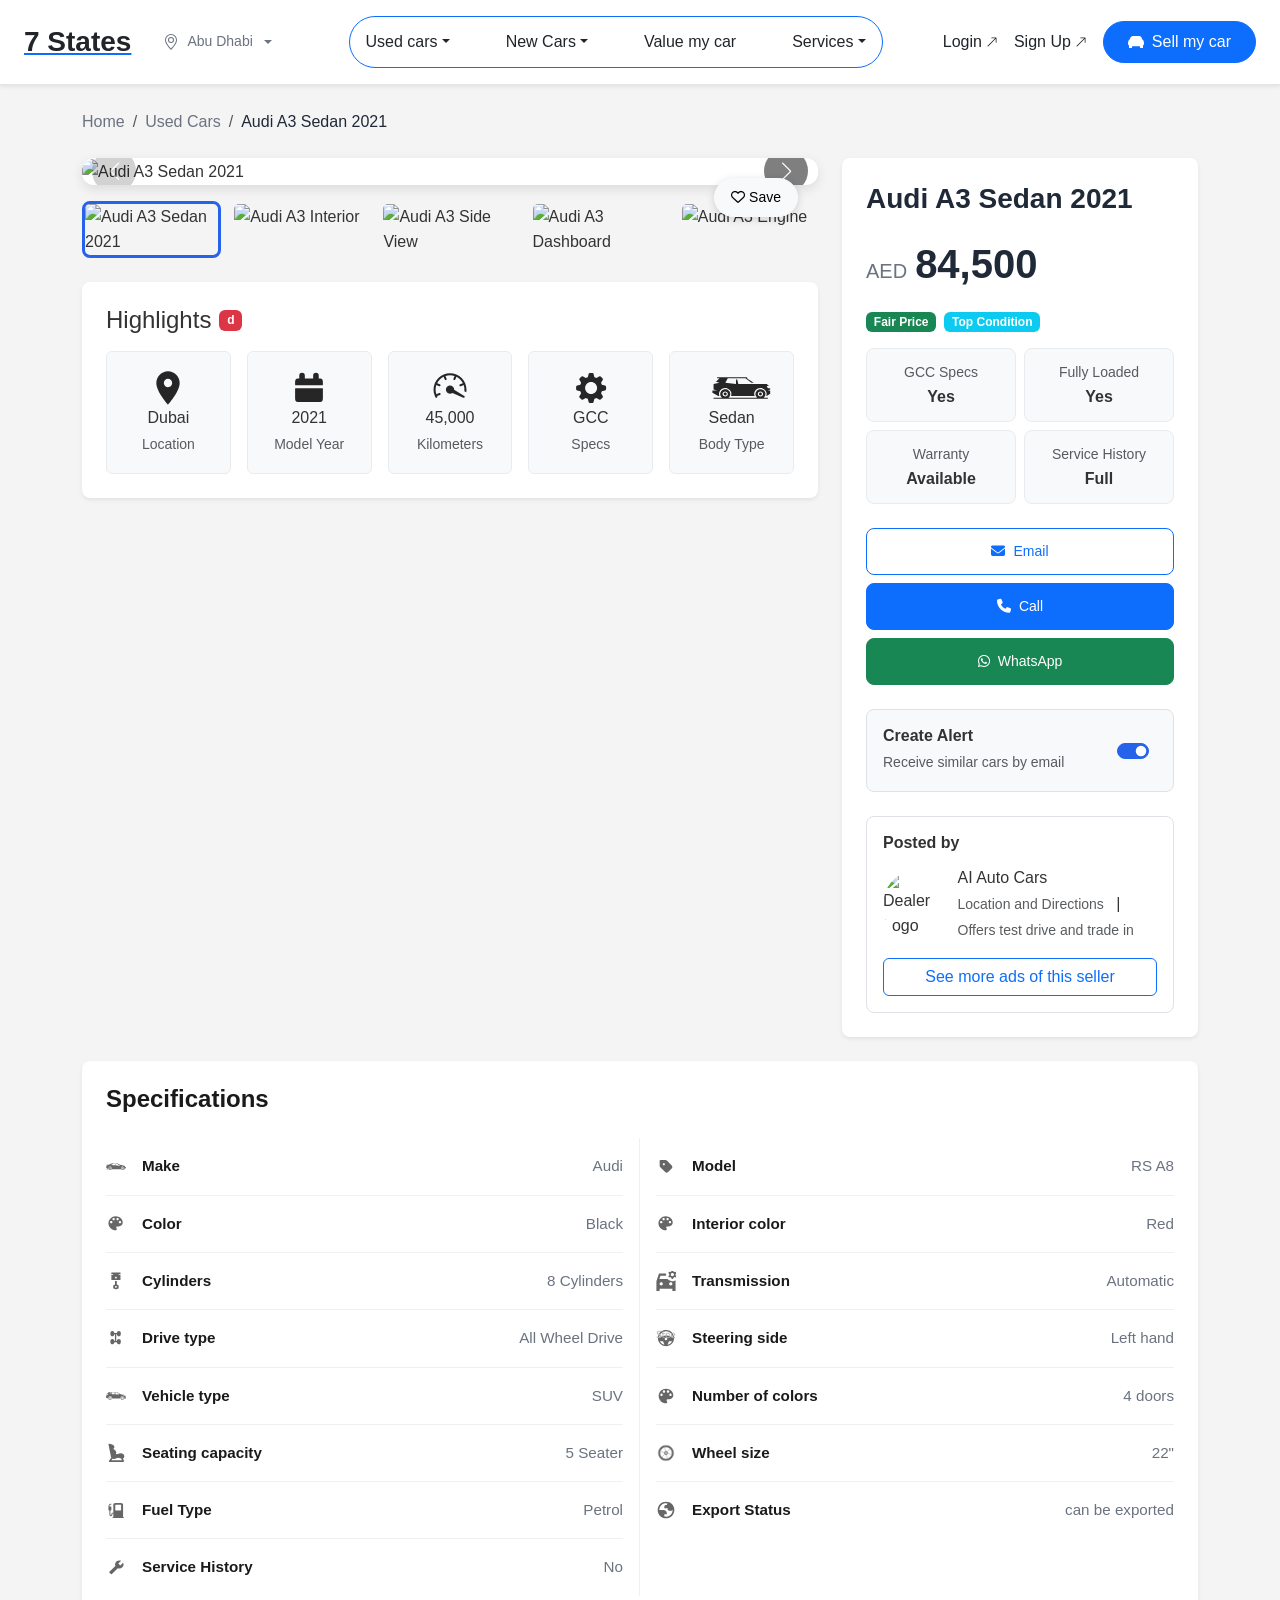
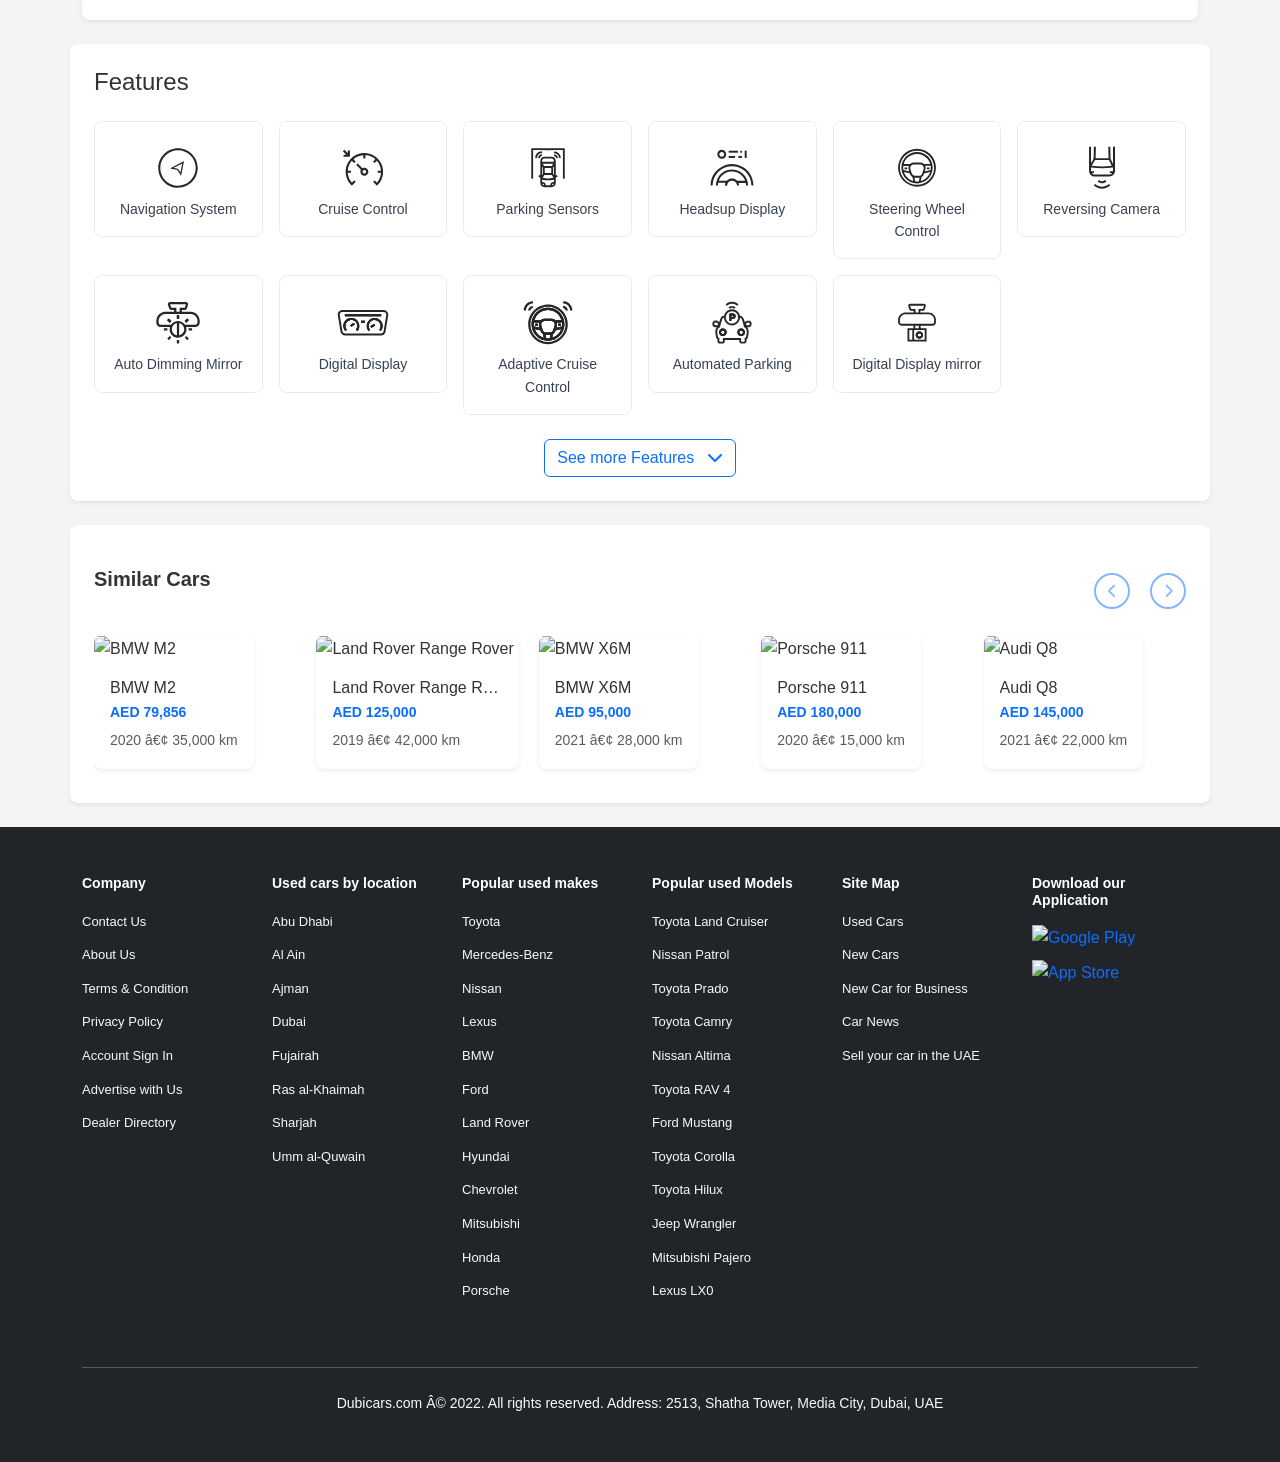
==== commit d6cee273: "try new" ====
--- a/car-details/car-details.html
+++ b/car-details/car-details.html
@@ -1,4 +1,4 @@
-<!DOCTYPE html>
+﻿<!DOCTYPE html>
 <html lang="en">
   <head>
     <meta charset="UTF-8" />
@@ -27,7 +27,7 @@
         <div class="d-flex align-items-center justify-content-between">
           <!-- Section 1: Logo + Location (Left) -->
           <div class="d-flex align-items-center gap-3">
-            <a href="../home/index.html">
+            <a href="../index.html">
               <h2 class="mb-0 fw-bold text-dark">7 States</h2>
             </a>
             <div class="dropdown d-none d-md-block">
@@ -81,47 +81,47 @@
                       </h6>
                       <a
                         class="dropdown-item"
-                        href="../used-cars/index.html?filter=location&value=uae"
+                        href="../used-cars/used-cars.html?filter=location&value=uae"
                         >UAE</a
                       >
                       <a
                         class="dropdown-item"
-                        href="../used-cars/index.html?filter=location&value=abu-dhabi"
+                        href="../used-cars/used-cars.html?filter=location&value=abu-dhabi"
                         >Abu Dhabi</a
                       >
                       <a
                         class="dropdown-item"
-                        href="../used-cars/index.html?filter=location&value=al-ain"
+                        href="../used-cars/used-cars.html?filter=location&value=al-ain"
                         >Al Ain</a
                       >
                       <a
                         class="dropdown-item"
-                        href="../used-cars/index.html?filter=location&value=ajman"
+                        href="../used-cars/used-cars.html?filter=location&value=ajman"
                         >Ajman</a
                       >
                       <a
                         class="dropdown-item"
-                        href="../used-cars/index.html?filter=location&value=dubai"
+                        href="../used-cars/used-cars.html?filter=location&value=dubai"
                         >Dubai</a
                       >
                       <a
                         class="dropdown-item"
-                        href="../used-cars/index.html?filter=location&value=fujairah"
+                        href="../used-cars/used-cars.html?filter=location&value=fujairah"
                         >Fujairah</a
                       >
                       <a
                         class="dropdown-item"
-                        href="../used-cars/index.html?filter=location&value=ras-al-khaimah"
+                        href="../used-cars/used-cars.html?filter=location&value=ras-al-khaimah"
                         >Ras al-Khaimah</a
                       >
                       <a
                         class="dropdown-item"
-                        href="../used-cars/index.html?filter=location&value=sharjah"
+                        href="../used-cars/used-cars.html?filter=location&value=sharjah"
                         >Sharjah</a
                       >
                       <a
                         class="dropdown-item"
-                        href="../used-cars/index.html?filter=location&value=umm-al-quwain"
+                        href="../used-cars/used-cars.html?filter=location&value=umm-al-quwain"
                         >Umm al-Quwain</a
                       >
                     </div>
@@ -131,47 +131,47 @@
                       <h6 class="dropdown-header fw-bold">Used car by Makes</h6>
                       <a
                         class="dropdown-item"
-                        href="../used-cars/index.html?filter=make&value=toyota"
+                        href="../used-cars/used-cars.html?filter=make&value=toyota"
                         >Toyota</a
                       >
                       <a
                         class="dropdown-item"
-                        href="../used-cars/index.html?filter=make&value=mercedes-benz"
+                        href="../used-cars/used-cars.html?filter=make&value=mercedes-benz"
                         >Mercedes-Benz</a
                       >
                       <a
                         class="dropdown-item"
-                        href="../used-cars/index.html?filter=make&value=nissan"
+                        href="../used-cars/used-cars.html?filter=make&value=nissan"
                         >Nissan</a
                       >
                       <a
                         class="dropdown-item"
-                        href="../used-cars/index.html?filter=make&value=lexus"
+                        href="../used-cars/used-cars.html?filter=make&value=lexus"
                         >Lexus</a
                       >
                       <a
                         class="dropdown-item"
-                        href="../used-cars/index.html?filter=make&value=bmw"
+                        href="../used-cars/used-cars.html?filter=make&value=bmw"
                         >BMW</a
                       >
                       <a
                         class="dropdown-item"
-                        href="../used-cars/index.html?filter=make&value=ford"
+                        href="../used-cars/used-cars.html?filter=make&value=ford"
                         >Ford</a
                       >
                       <a
                         class="dropdown-item"
-                        href="../used-cars/index.html?filter=make&value=land-rover"
+                        href="../used-cars/used-cars.html?filter=make&value=land-rover"
                         >Land Rover</a
                       >
                       <a
                         class="dropdown-item"
-                        href="../used-cars/index.html?filter=make&value=hyundai"
+                        href="../used-cars/used-cars.html?filter=make&value=hyundai"
                         >Hyundai</a
                       >
                       <a
                         class="dropdown-item"
-                        href="../used-cars/index.html?filter=make&value=chevrolet"
+                        href="../used-cars/used-cars.html?filter=make&value=chevrolet"
                         >Chevrolet</a
                       >
                     </div>
@@ -183,47 +183,47 @@
                       </h6>
                       <a
                         class="dropdown-item"
-                        href="../used-cars/index.html?filter=model&value=toyota-land-cruiser"
+                        href="../used-cars/used-cars.html?filter=model&value=toyota-land-cruiser"
                         >Toyota Land Cruiser</a
                       >
                       <a
                         class="dropdown-item"
-                        href="../used-cars/index.html?filter=model&value=nissan-patrol"
+                        href="../used-cars/used-cars.html?filter=model&value=nissan-patrol"
                         >Nissan Patrol</a
                       >
                       <a
                         class="dropdown-item"
-                        href="../used-cars/index.html?filter=model&value=toyota-prado"
+                        href="../used-cars/used-cars.html?filter=model&value=toyota-prado"
                         >Toyota Prado</a
                       >
                       <a
                         class="dropdown-item"
-                        href="../used-cars/index.html?filter=model&value=toyota-camry"
+                        href="../used-cars/used-cars.html?filter=model&value=toyota-camry"
                         >Toyota Camry</a
                       >
                       <a
                         class="dropdown-item"
-                        href="../used-cars/index.html?filter=model&value=nissan-altima"
+                        href="../used-cars/used-cars.html?filter=model&value=nissan-altima"
                         >Nissan Altima</a
                       >
                       <a
                         class="dropdown-item"
-                        href="../used-cars/index.html?filter=model&value=toyota-rav4"
+                        href="../used-cars/used-cars.html?filter=model&value=toyota-rav4"
                         >Toyota RAV 4</a
                       >
                       <a
                         class="dropdown-item"
-                        href="../used-cars/index.html?filter=model&value=ford-mustang"
+                        href="../used-cars/used-cars.html?filter=model&value=ford-mustang"
                         >Ford Mustang</a
                       >
                       <a
                         class="dropdown-item"
-                        href="../used-cars/index.html?filter=model&value=toyota-corolla"
+                        href="../used-cars/used-cars.html?filter=model&value=toyota-corolla"
                         >Toyota Corolla</a
                       >
                       <a
                         class="dropdown-item"
-                        href="../used-cars/index.html?filter=model&value=toyota-hilux"
+                        href="../used-cars/used-cars.html?filter=model&value=toyota-hilux"
                         >Toyota Hilux</a
                       >
                     </div>
@@ -235,47 +235,47 @@
                       </h6>
                       <a
                         class="dropdown-item"
-                        href="../used-cars/index.html?filter=type&value=sedan"
+                        href="../used-cars/used-cars.html?filter=type&value=sedan"
                         >Sedan</a
                       >
                       <a
                         class="dropdown-item"
-                        href="../used-cars/index.html?filter=type&value=suv"
+                        href="../used-cars/used-cars.html?filter=type&value=suv"
                         >SUV/Crossover</a
                       >
                       <a
                         class="dropdown-item"
-                        href="../used-cars/index.html?filter=type&value=hatchback"
+                        href="../used-cars/used-cars.html?filter=type&value=hatchback"
                         >Hatchback</a
                       >
                       <a
                         class="dropdown-item"
-                        href="../used-cars/index.html?filter=type&value=coupe"
+                        href="../used-cars/used-cars.html?filter=type&value=coupe"
                         >Coupe</a
                       >
                       <a
                         class="dropdown-item"
-                        href="../used-cars/index.html?filter=type&value=convertible"
+                        href="../used-cars/used-cars.html?filter=type&value=convertible"
                         >Convertible</a
                       >
                       <a
                         class="dropdown-item"
-                        href="../used-cars/index.html?filter=type&value=pickup"
+                        href="../used-cars/used-cars.html?filter=type&value=pickup"
                         >Pick up Truck</a
                       >
                       <a
                         class="dropdown-item"
-                        href="../used-cars/index.html?filter=type&value=truck"
+                        href="../used-cars/used-cars.html?filter=type&value=truck"
                         >Truck</a
                       >
                       <a
                         class="dropdown-item"
-                        href="../used-cars/index.html?filter=type&value=van"
+                        href="../used-cars/used-cars.html?filter=type&value=van"
                         >Van</a
                       >
                       <a
                         class="dropdown-item"
-                        href="../used-cars/index.html?filter=type&value=bus"
+                        href="../used-cars/used-cars.html?filter=type&value=bus"
                         >Bus</a
                       >
                     </div>
@@ -286,7 +286,7 @@
                     <div class="col-12 text-center">
                       <button
                         class="btn btn-primary px-4 py-2 rounded-pill"
-                        onclick="window.location.href='../sell-my-car/index.html'"
+                        onclick="window.location.href='../sell-my-car/sell-my-car.html'"
                       >
                         Sell your car now
                       </button>
@@ -309,7 +309,7 @@
               <li class="nav-item">
                 <a
                   class="nav-link text-dark fw-medium"
-                  href="../value-my-car/index.html"
+                  href="../value-my-car/value-my-car.html"
                   >Value my car</a
                 >
               </li>
@@ -334,7 +334,7 @@
             <!-- Desktop Auth Links -->
             <div class="d-none d-lg-flex align-items-center gap-3">
               <a
-                href="../login/index.html"
+                href="../login/login.html"
                 class="text-decoration-none text-dark fw-medium d-flex align-items-center gap-1"
               >
                 Login
@@ -352,7 +352,7 @@
                 </svg>
               </a>
               <a
-                href="../signup/index.html"
+                href="../signup/signup.html"
                 class="text-decoration-none text-dark fw-medium d-flex align-items-center gap-1"
               >
                 Sign Up
@@ -374,7 +374,7 @@
             <!-- Sell My Car Button -->
             <button
               class="btn btn-primary d-flex align-items-center gap-2 px-4 py-2 rounded-pill"
-              onclick="window.location.href='../sell-my-car/index.html'"
+              onclick="window.location.href='../sell-my-car/sell-my-car.html'"
             >
               <svg
                 width="16"
@@ -471,7 +471,7 @@
           <ul class="list-unstyled">
             <li class="mb-2">
               <a
-                href="../used-cars/index.html"
+                href="../used-cars/used-cars.html"
                 class="text-decoration-none text-dark fw-medium"
               >
                 Used cars
@@ -484,7 +484,7 @@
             </li>
             <li class="mb-2">
               <a
-                href="../value-my-car/index.html"
+                href="../value-my-car/value-my-car.html"
                 class="text-decoration-none text-dark fw-medium"
               >
                 Value my car
@@ -500,8 +500,8 @@
 
         <!-- Mobile Auth Links -->
         <div class="d-flex flex-column gap-2">
-          <a href="../login/index.html" class="btn btn-outline-primary">Login</a>
-          <a href="../signup/index.html" class="btn btn-outline-secondary">Sign Up</a>
+          <a href="../login/login.html" class="btn btn-outline-primary">Login</a>
+          <a href="../signup/signup.html" class="btn btn-outline-secondary">Sign Up</a>
         </div>
       </div>
     </div>
@@ -513,10 +513,10 @@
         <nav aria-label="breadcrumb" class="mb-4">
           <ol class="breadcrumb">
             <li class="breadcrumb-item">
-              <a href="../home/index.html" class="text-decoration-none">Home</a>
+              <a href="../index.html" class="text-decoration-none">Home</a>
             </li>
             <li class="breadcrumb-item">
-              <a href="../used-cars/index.html" class="text-decoration-none"
+              <a href="../used-cars/used-cars.html" class="text-decoration-none"
                 >Used Cars</a
               >
             </li>
@@ -1177,7 +1177,7 @@
                     <p class="text-primary fw-semibold mb-1 small">
                       AED 79,856
                     </p>
-                    <small class="text-muted">2020 • 35,000 km</small>
+                    <small class="text-muted">2020 â€¢ 35,000 km</small>
                   </div>
                 </div>
               </div>
@@ -1198,7 +1198,7 @@
                     <p class="text-primary fw-semibold mb-1 small">
                       AED 125,000
                     </p>
-                    <small class="text-muted">2019 • 42,000 km</small>
+                    <small class="text-muted">2019 â€¢ 42,000 km</small>
                   </div>
                 </div>
               </div>
@@ -1219,7 +1219,7 @@
                     <p class="text-primary fw-semibold mb-1 small">
                       AED 95,000
                     </p>
-                    <small class="text-muted">2021 • 28,000 km</small>
+                    <small class="text-muted">2021 â€¢ 28,000 km</small>
                   </div>
                 </div>
               </div>
@@ -1240,7 +1240,7 @@
                     <p class="text-primary fw-semibold mb-1 small">
                       AED 180,000
                     </p>
-                    <small class="text-muted">2020 • 15,000 km</small>
+                    <small class="text-muted">2020 â€¢ 15,000 km</small>
                   </div>
                 </div>
               </div>
@@ -1261,7 +1261,7 @@
                     <p class="text-primary fw-semibold mb-1 small">
                       AED 145,000
                     </p>
-                    <small class="text-muted">2021 • 22,000 km</small>
+                    <small class="text-muted">2021 â€¢ 22,000 km</small>
                   </div>
                 </div>
               </div>
@@ -1524,7 +1524,7 @@
         <hr class="my-4" />
         <div class="text-center">
           <p class="mb-0 small">
-            Dubicars.com © 2022. All rights reserved. Address: 2513, Shatha
+            Dubicars.com Â© 2022. All rights reserved. Address: 2513, Shatha
             Tower, Media City, Dubai, UAE
           </p>
         </div>
@@ -1537,3 +1537,4 @@
     <script src="index.js"></script>
   </body>
 </html>
+
